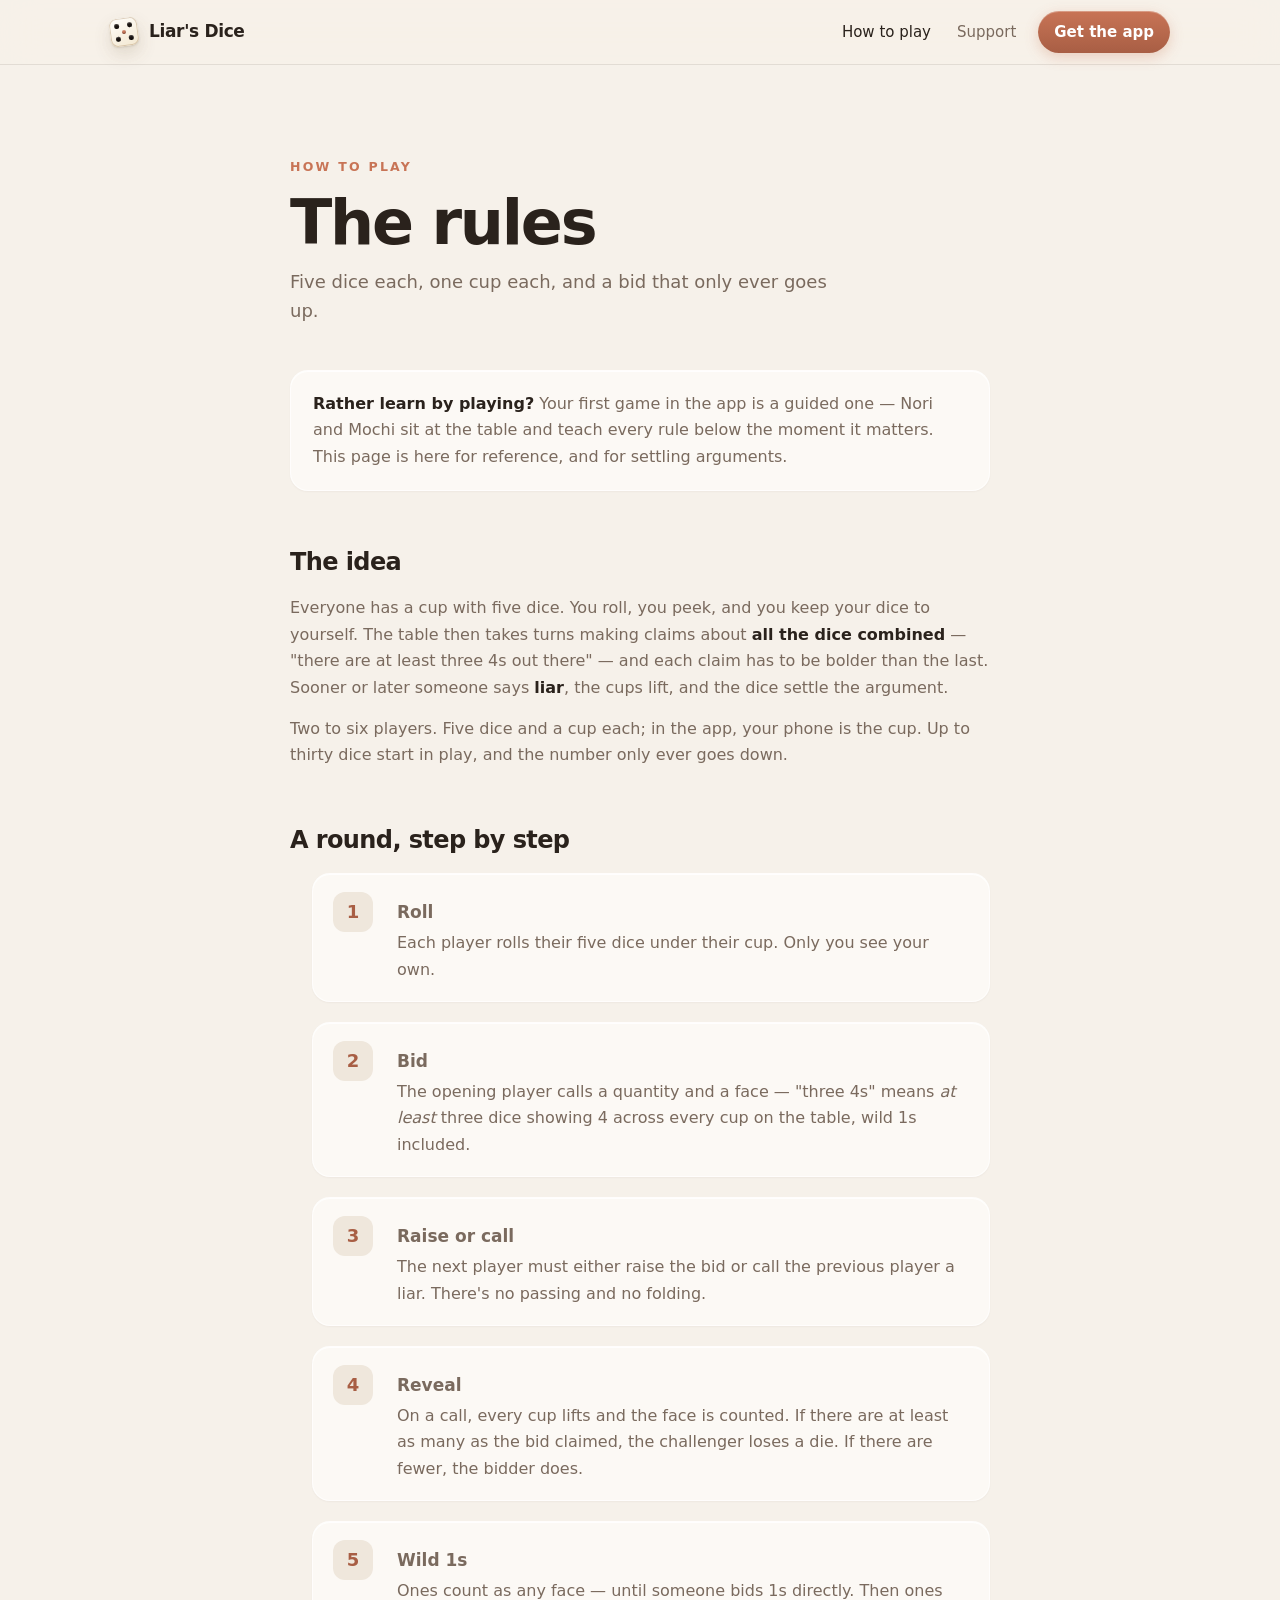
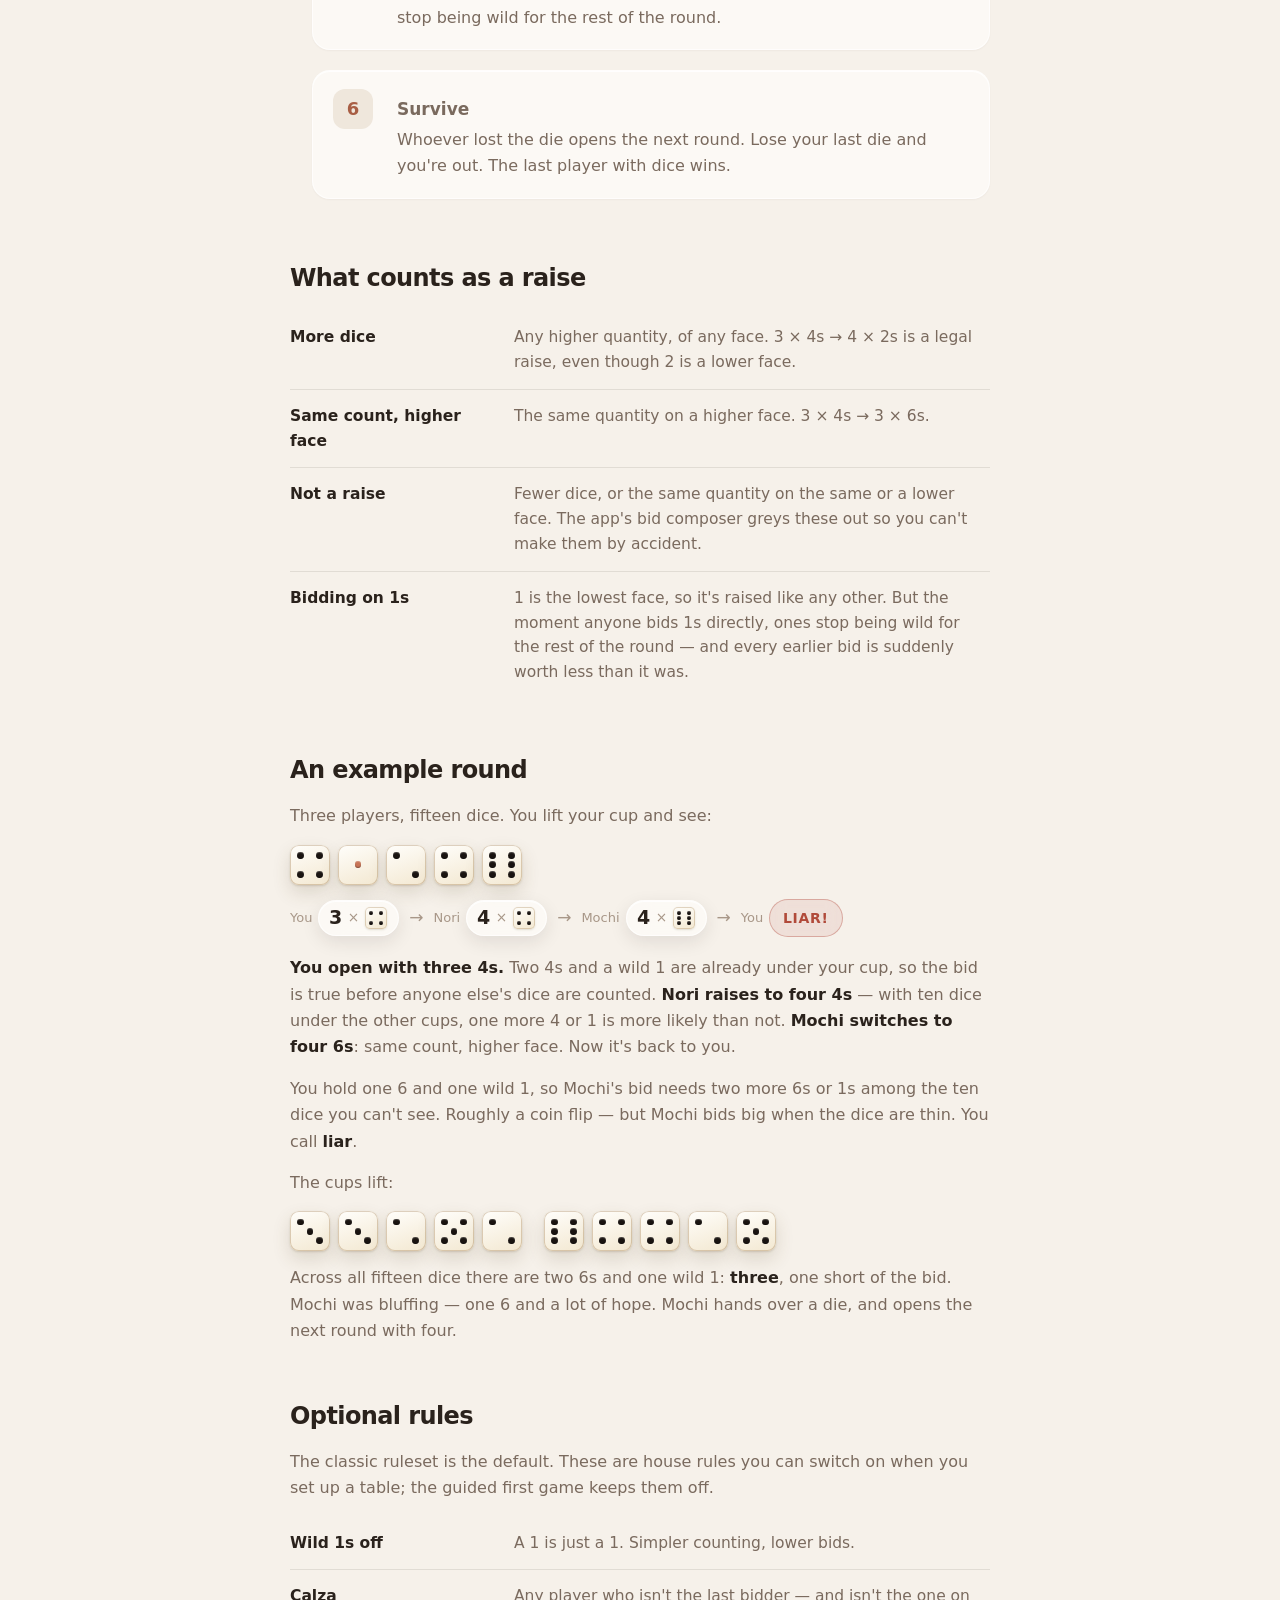
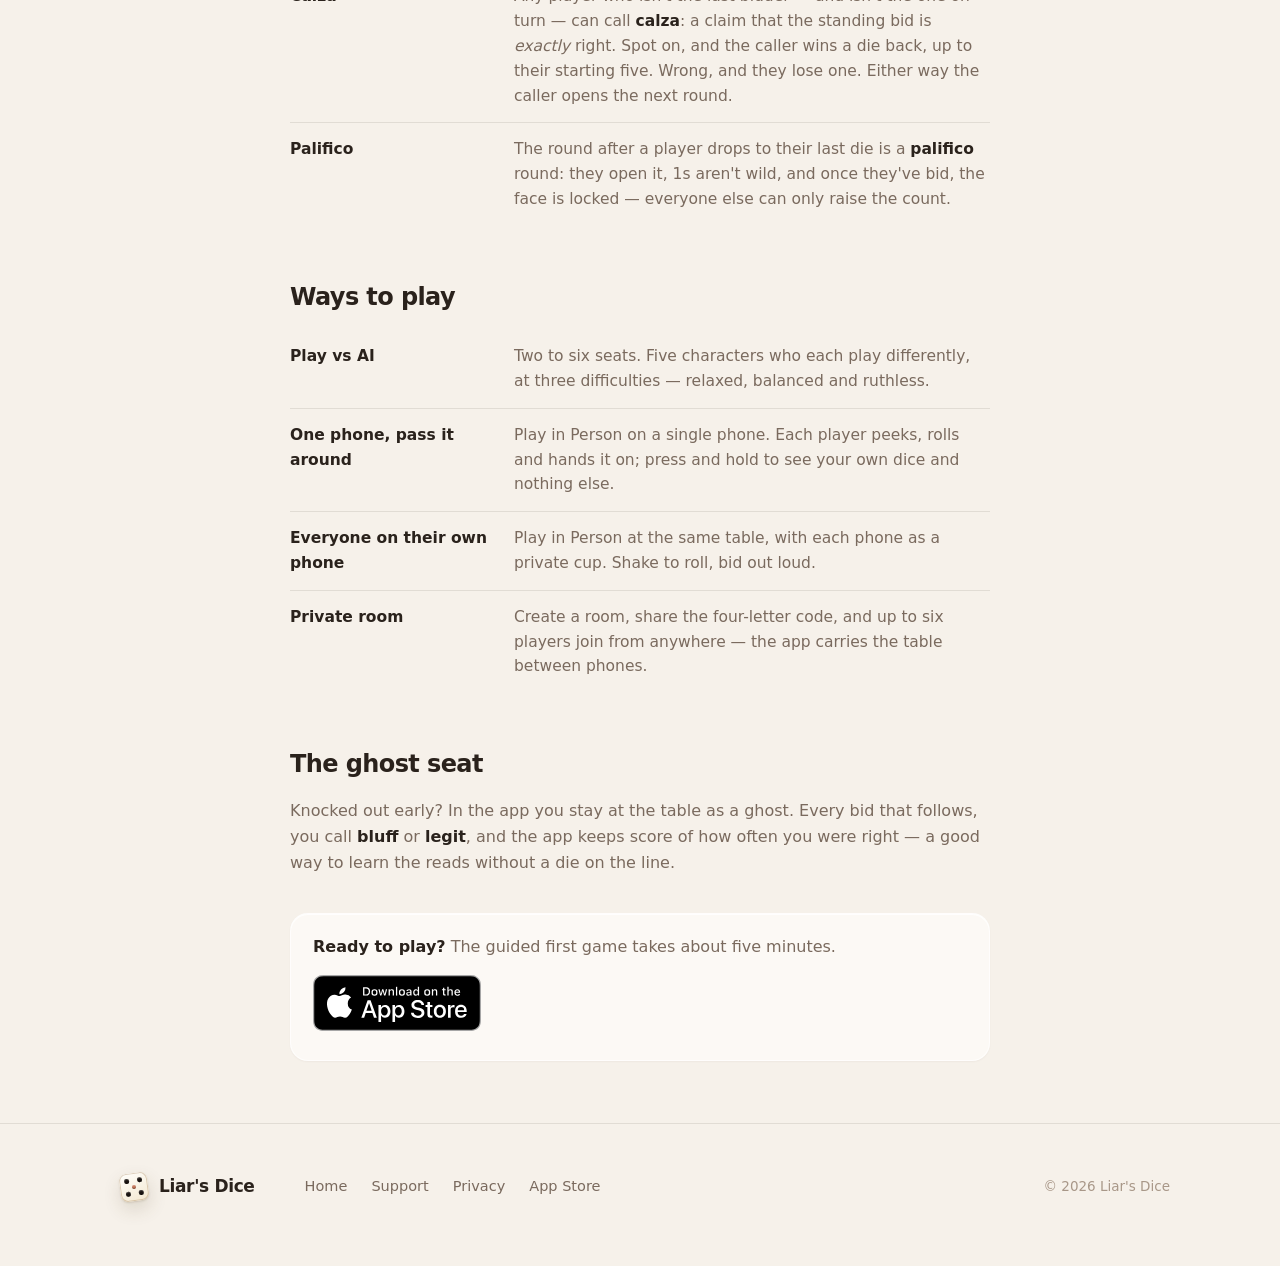
==== how-to-play/index.html @ 15190ef9 "Revamp site: product landing, rules page, refreshed support + privacy - Landing page rebuilt in the " ====
<!doctype html>
<html lang="en">
<head>
<meta charset="utf-8">
<meta name="viewport" content="width=device-width, initial-scale=1, viewport-fit=cover">
<title>How to play Liar's Dice — the rules</title>
<meta name="description" content="The rules of Liar's Dice: rolling, bidding, wild 1s, calling liar, the reveal, losing dice, and the optional calza and palifico rules the app supports. With a worked example round.">
<link rel="canonical" href="https://codyni123.github.io/liars-dice-site/how-to-play/">
<meta name="apple-itunes-app" content="app-id=6767948698">
<meta name="theme-color" content="#f6f1ea">
<link rel="icon" href="../favicon.svg" type="image/svg+xml">
<link rel="apple-touch-icon" href="../img/touch-icon.png">
<meta property="og:title" content="How to play Liar's Dice — the rules">
<meta property="og:description" content="Roll, bid, raise or call liar. The complete rules of Liar's Dice, with a worked example round and the optional calza and palifico variants.">
<meta property="og:type" content="article">
<meta property="og:url" content="https://codyni123.github.io/liars-dice-site/how-to-play/">
<meta property="og:image" content="https://codyni123.github.io/liars-dice-site/img/og.jpg">
<meta name="twitter:card" content="summary_large_image">
<meta name="twitter:image" content="https://codyni123.github.io/liars-dice-site/img/og.jpg">
<link rel="stylesheet" href="../style.css">
<script type="application/ld+json">
{
  "@context": "https://schema.org",
  "@type": "Article",
  "headline": "How to play Liar's Dice — the rules",
  "description": "The complete rules of the bluffing dice game Liar's Dice: rolling, bidding on the whole table, wild 1s, calling liar, the reveal, losing dice, and the optional calza and palifico rules.",
  "url": "https://codyni123.github.io/liars-dice-site/how-to-play/",
  "image": "https://codyni123.github.io/liars-dice-site/img/og.jpg",
  "about": { "@id": "https://codyni123.github.io/liars-dice-site/#app" },
  "author": { "@type": "Organization", "name": "Liar's Dice" },
  "publisher": { "@type": "Organization", "name": "Liar's Dice" }
}
</script>
</head>
<body>

<nav class="nav">
  <div class="shell">
    <a class="brand" href="../" aria-label="Liar's Dice home">
      <span class="die mark" data-v="5" aria-hidden="true"><i></i><i></i><i></i><i></i><i></i></span>
      <b>Liar's Dice</b>
    </a>
    <div class="links">
      <a href="./" aria-current="page">How to play</a>
      <a href="../support/">Support</a>
      <a class="get" href="https://apps.apple.com/app/id6767948698">Get the app</a>
    </div>
  </div>
</nav>

<div class="shell narrow">
  <div class="page-head">
    <p class="eyebrow">How to play</p>
    <h1>The rules</h1>
    <p class="intro">Five dice each, one cup each, and a bid that only ever goes up.</p>
  </div>

  <main class="prose">
    <div class="note">
      <p><strong>Rather learn by playing?</strong> Your first game in the app is a guided one — Nori and
      Mochi sit at the table and teach every rule below the moment it matters. This page is here for
      reference, and for settling arguments.</p>
    </div>

    <h2>The idea</h2>
    <p>Everyone has a cup with five dice. You roll, you peek, and you keep your dice to yourself. The
    table then takes turns making claims about <strong>all the dice combined</strong> — "there are at
    least three 4s out there" — and each claim has to be bolder than the last. Sooner or later someone
    says <strong>liar</strong>, the cups lift, and the dice settle the argument.</p>
    <p>Two to six players. Five dice and a cup each; in the app, your phone is the cup. Up to thirty dice
    start in play, and the number only ever goes down.</p>

    <h2>A round, step by step</h2>
    <ol class="steps">
      <li>
        <span class="n" aria-hidden="true">1</span>
        <div><h3>Roll</h3><p>Each player rolls their five dice under their cup. Only you see your own.</p></div>
      </li>
      <li>
        <span class="n" aria-hidden="true">2</span>
        <div><h3>Bid</h3><p>The opening player calls a quantity and a face — "three 4s" means <em>at least</em> three dice
        showing 4 across every cup on the table, wild 1s included.</p></div>
      </li>
      <li>
        <span class="n" aria-hidden="true">3</span>
        <div><h3>Raise or call</h3><p>The next player must either raise the bid or call the previous player a liar.
        There's no passing and no folding.</p></div>
      </li>
      <li>
        <span class="n" aria-hidden="true">4</span>
        <div><h3>Reveal</h3><p>On a call, every cup lifts and the face is counted. If there are at least as many as the bid
        claimed, the challenger loses a die. If there are fewer, the bidder does.</p></div>
      </li>
      <li>
        <span class="n" aria-hidden="true">5</span>
        <div><h3>Wild 1s</h3><p>Ones count as any face — until someone bids 1s directly. Then ones stop being wild for the
        rest of the round.</p></div>
      </li>
      <li>
        <span class="n" aria-hidden="true">6</span>
        <div><h3>Survive</h3><p>Whoever lost the die opens the next round. Lose your last die and you're out. The last player
        with dice wins.</p></div>
      </li>
    </ol>

    <h2>What counts as a raise</h2>
    <table class="rules">
      <tr><th>More dice</th><td>Any higher quantity, of any face. 3 × 4s → 4 × 2s is a legal raise, even though 2 is a lower face.</td></tr>
      <tr><th>Same count, higher face</th><td>The same quantity on a higher face. 3 × 4s → 3 × 6s.</td></tr>
      <tr><th>Not a raise</th><td>Fewer dice, or the same quantity on the same or a lower face. The app's bid composer greys these out so you can't make them by accident.</td></tr>
      <tr><th>Bidding on 1s</th><td>1 is the lowest face, so it's raised like any other. But the moment anyone bids 1s directly, ones stop being wild for the rest of the round — and every earlier bid is suddenly worth less than it was.</td></tr>
    </table>

    <h2>An example round</h2>
    <p>Three players, fifteen dice. You lift your cup and see:</p>
    <div class="dice-row" role="img" aria-label="Your dice: 4, 1, 2, 4 and 6">
      <span class="die" data-v="4"><i></i><i></i><i></i><i></i></span>
      <span class="die" data-v="1"><i></i></span>
      <span class="die" data-v="2"><i></i><i></i></span>
      <span class="die" data-v="4"><i></i><i></i><i></i><i></i></span>
      <span class="die" data-v="6"><i></i><i></i><i></i><i></i><i></i><i></i></span>
    </div>
    <div class="example" role="img" aria-label="The bids: you open with three 4s, Nori raises to four 4s, Mochi raises to four 6s, and you call liar.">
      <span class="who">You</span><span class="bid"><b>3</b><span class="x">×</span><span class="die" data-v="4"><i></i><i></i><i></i><i></i></span></span>
      <span class="arrow">→</span>
      <span class="who">Nori</span><span class="bid"><b>4</b><span class="x">×</span><span class="die" data-v="4"><i></i><i></i><i></i><i></i></span></span>
      <span class="arrow">→</span>
      <span class="who">Mochi</span><span class="bid"><b>4</b><span class="x">×</span><span class="die" data-v="6"><i></i><i></i><i></i><i></i><i></i><i></i></span></span>
      <span class="arrow">→</span>
      <span class="who">You</span><span class="stamp liar">Liar!</span>
    </div>
    <p><strong>You open with three 4s.</strong> Two 4s and a wild 1 are already under your cup, so the
    bid is true before anyone else's dice are counted. <strong>Nori raises to four 4s</strong> — with
    ten dice under the other cups, one more 4 or 1 is more likely than not. <strong>Mochi switches to
    four 6s</strong>: same count, higher face. Now it's back to you.</p>
    <p>You hold one 6 and one wild 1, so Mochi's bid needs two more 6s or 1s among the ten dice you can't
    see. Roughly a coin flip — but Mochi bids big when the dice are thin. You call <strong>liar</strong>.</p>
    <p>The cups lift:</p>
    <div class="dice-row" role="img" aria-label="Nori's dice: 3, 3, 2, 5 and 2. Mochi's dice: 6, 4, 4, 2 and 5.">
      <span class="die" data-v="3"><i></i><i></i><i></i></span>
      <span class="die" data-v="3"><i></i><i></i><i></i></span>
      <span class="die" data-v="2"><i></i><i></i></span>
      <span class="die" data-v="5"><i></i><i></i><i></i><i></i><i></i></span>
      <span class="die" data-v="2"><i></i><i></i></span>
      <span class="die" data-v="6" style="margin-left:14px"><i></i><i></i><i></i><i></i><i></i><i></i></span>
      <span class="die" data-v="4"><i></i><i></i><i></i><i></i></span>
      <span class="die" data-v="4"><i></i><i></i><i></i><i></i></span>
      <span class="die" data-v="2"><i></i><i></i></span>
      <span class="die" data-v="5"><i></i><i></i><i></i><i></i><i></i></span>
    </div>
    <p>Across all fifteen dice there are two 6s and one wild 1: <strong>three</strong>, one short of the
    bid. Mochi was bluffing — one 6 and a lot of hope. Mochi hands over a die, and opens the next round
    with four.</p>

    <h2>Optional rules</h2>
    <p>The classic ruleset is the default. These are house rules you can switch on when you set up a
    table; the guided first game keeps them off.</p>
    <table class="rules">
      <tr><th>Wild 1s off</th><td>A 1 is just a 1. Simpler counting, lower bids.</td></tr>
      <tr><th>Calza</th><td>Any player who isn't the last bidder — and isn't the one on turn — can call <strong>calza</strong>: a claim that the standing bid is <em>exactly</em> right. Spot on, and the caller wins a die back, up to their starting five. Wrong, and they lose one. Either way the caller opens the next round.</td></tr>
      <tr><th>Palifico</th><td>The round after a player drops to their last die is a <strong>palifico</strong> round: they open it, 1s aren't wild, and once they've bid, the face is locked — everyone else can only raise the count.</td></tr>
    </table>

    <h2>Ways to play</h2>
    <table class="rules">
      <tr><th>Play vs AI</th><td>Two to six seats. Five characters who each play differently, at three difficulties — relaxed, balanced and ruthless.</td></tr>
      <tr><th>One phone, pass it around</th><td>Play in Person on a single phone. Each player peeks, rolls and hands it on; press and hold to see your own dice and nothing else.</td></tr>
      <tr><th>Everyone on their own phone</th><td>Play in Person at the same table, with each phone as a private cup. Shake to roll, bid out loud.</td></tr>
      <tr><th>Private room</th><td>Create a room, share the four-letter code, and up to six players join from anywhere — the app carries the table between phones.</td></tr>
    </table>

    <h2>The ghost seat</h2>
    <p>Knocked out early? In the app you stay at the table as a ghost. Every bid that follows, you call
    <strong>bluff</strong> or <strong>legit</strong>, and the app keeps score of how often you were right
    — a good way to learn the reads without a die on the line.</p>

    <div class="note" style="margin-top:36px">
      <p><strong>Ready to play?</strong> The guided first game takes about five minutes.</p>
      <p style="margin-top:14px"><a class="appstore" href="https://apps.apple.com/app/id6767948698" aria-label="Download Liar's Dice on the App Store"><img src="../img/appstore-badge.svg" alt="Download on the App Store" width="168" height="56"></a></p>
    </div>
  </main>
</div>

<footer>
  <div class="shell">
    <a class="brand" href="../" aria-label="Liar's Dice home">
      <span class="die mark" data-v="5" aria-hidden="true"><i></i><i></i><i></i><i></i><i></i></span>
      <b>Liar's Dice</b>
    </a>
    <nav aria-label="Footer">
      <a href="../">Home</a>
      <a href="../support/">Support</a>
      <a href="../privacy/">Privacy</a>
      <a href="https://apps.apple.com/app/id6767948698">App Store</a>
    </nav>
    <p class="copy">© 2026 Liar's Dice</p>
  </div>
</footer>

</body>
</html>
---- style.css ----
/* ==========================================================================
   Liar's Dice — site styles.
   Borrows the app's Dawn design system (DESIGN.md): warm cream ground,
   terracotta accent, translucent glass panes, the system type stack, and
   the app's own die — drawn in CSS, never the dice emoji. Light on
   purpose: the app launches in Dawn light regardless of system appearance,
   so the site does too.
   ========================================================================== */

:root {
  --bg: #f6f1ea;
  --bg-deep: #efe7dc;
  --table-b: #ead9c6;
  --table-c: #e3c8ab;
  --surface: rgba(255, 253, 250, 0.66);
  --surface-solid: #fdfaf5;
  --glass-edge: rgba(255, 255, 255, 0.72);
  --ink: #2a221c;
  --ink-2: #7a6a5e;
  --ink-3: #a89788;
  --hairline: rgba(42, 34, 28, 0.10);
  --accent: #c87456;
  --accent-soft: #e9a283;
  --accent-deep: #a85e44;
  --danger: #b14a3a;
  --success: #6f8b5b;
  --pip: #1a1411;
  --shadow-ink: 42, 34, 28;

  /* Dawn dark — used only for the one dark band and its device. */
  --dark-bg: #1a1411;
  --dark-bg-2: #221b16;
  --dark-ink: #f4ebe2;
  --dark-ink-2: #b8a89a;
  --dark-ink-3: #8a786a;
  --dark-accent: #e8a07f;
  --dark-stroke: rgba(244, 235, 226, 0.12);

  --font-text: -apple-system, BlinkMacSystemFont, "SF Pro Text", "Segoe UI", system-ui, sans-serif;
  --font-display: -apple-system, BlinkMacSystemFont, "SF Pro Display", "Segoe UI", system-ui, sans-serif;
  --font-mono: ui-monospace, "SF Mono", SFMono-Regular, Menlo, Consolas, monospace;

  --shell: 1140px;
  --pad: clamp(20px, 4.5vw, 40px);
  --ease: cubic-bezier(0.22, 1, 0.36, 1);
}

* { box-sizing: border-box; }
html { scroll-behavior: smooth; -webkit-text-size-adjust: 100%; }
/* No overflow-x guard on html/body — `hidden` turns body into the scroll
   container and `clip` truncates the page at one viewport. Horizontal
   overflow is contained where it originates (.hero, the rails). */
body {
  margin: 0;
  background: var(--bg);
  color: var(--ink);
  font: 400 17px/1.6 var(--font-text);
  -webkit-font-smoothing: antialiased;
  -moz-osx-font-smoothing: grayscale;
}
a { color: inherit; }
img { max-width: 100%; }
::selection { background: rgba(200, 116, 86, 0.32); }
:focus-visible { outline: 2px solid var(--accent-deep); outline-offset: 3px; border-radius: 6px; }

.shell { width: 100%; max-width: var(--shell); margin: 0 auto; padding: 0 var(--pad); }
.narrow { max-width: 780px; }
.visually-hidden {
  position: absolute; width: 1px; height: 1px; overflow: hidden;
  clip: rect(0 0 0 0); clip-path: inset(50%); white-space: nowrap;
}

/* --------------------------------------------------------------------------
   The die — the site's identity element. Mirrors the app's flat die:
   cream face, warm hairline, round pips on a 3×3 grid. A 1 renders its pip
   in the accent because ones are wild, exactly as in the app.
   Markup: <span class="die" data-v="4"><i></i><i></i><i></i><i></i></span>
   -------------------------------------------------------------------------- */
.die {
  --w: 44px;
  width: var(--w); height: var(--w);
  flex: none;
  display: grid;
  grid-template-columns: repeat(3, 1fr);
  grid-template-rows: repeat(3, 1fr);
  /* Pad relative to the die's own size — percentage padding would resolve
     against the parent's width and balloon a die sitting in a wide flex row. */
  padding: calc(var(--w) * 0.15);
  border-radius: 22%;
  background: linear-gradient(160deg, #fffefb 0%, #f3e8d1 100%);
  box-shadow:
    inset 0 0 0 1px rgba(180, 150, 110, 0.45),
    inset 0 1px 0 rgba(255, 255, 255, 0.9),
    0 1px 2px rgba(94, 72, 40, 0.18),
    0 8px 18px rgba(94, 72, 40, 0.16);
  user-select: none;
}
.die i {
  display: block;
  width: 74%; aspect-ratio: 1;
  border-radius: 50%;
  align-self: center; justify-self: center;
  background: var(--pip);
  box-shadow: inset 0 1px 1px rgba(255, 255, 255, 0.22), inset 0 -1px 1px rgba(0, 0, 0, 0.35);
}
.die[data-v="1"] i:nth-child(1) { grid-area: 2 / 2; background: var(--accent); }
.die[data-v="2"] i:nth-child(1) { grid-area: 1 / 1; }
.die[data-v="2"] i:nth-child(2) { grid-area: 3 / 3; }
.die[data-v="3"] i:nth-child(1) { grid-area: 1 / 1; }
.die[data-v="3"] i:nth-child(2) { grid-area: 2 / 2; }
.die[data-v="3"] i:nth-child(3) { grid-area: 3 / 3; }
.die[data-v="4"] i:nth-child(1) { grid-area: 1 / 1; }
.die[data-v="4"] i:nth-child(2) { grid-area: 1 / 3; }
.die[data-v="4"] i:nth-child(3) { grid-area: 3 / 1; }
.die[data-v="4"] i:nth-child(4) { grid-area: 3 / 3; }
.die[data-v="5"] i:nth-child(1) { grid-area: 1 / 1; }
.die[data-v="5"] i:nth-child(2) { grid-area: 1 / 3; }
.die[data-v="5"] i:nth-child(3) { grid-area: 2 / 2; }
.die[data-v="5"] i:nth-child(4) { grid-area: 3 / 1; }
.die[data-v="5"] i:nth-child(5) { grid-area: 3 / 3; }
.die[data-v="6"] i:nth-child(1) { grid-area: 1 / 1; }
.die[data-v="6"] i:nth-child(2) { grid-area: 2 / 1; }
.die[data-v="6"] i:nth-child(3) { grid-area: 3 / 1; }
.die[data-v="6"] i:nth-child(4) { grid-area: 1 / 3; }
.die[data-v="6"] i:nth-child(5) { grid-area: 2 / 3; }
.die[data-v="6"] i:nth-child(6) { grid-area: 3 / 3; }
/* The app icon's die: a 5 with a terracotta centre pip. */
.die.mark[data-v="5"] i:nth-child(3) { background: var(--accent); }
/* A die that's been lost. */
.die.lost { opacity: 0.38; filter: saturate(0.6); }

/* Bid chip — "3 × [die]". The unit of the whole game. */
.bid {
  display: inline-flex; align-items: center; gap: 7px;
  padding: 7px 13px 7px 12px;
  border-radius: 999px;
  background: var(--surface);
  border: 1px solid var(--glass-edge);
  box-shadow: inset 0 1px 0 rgba(255, 255, 255, 0.8), 0 6px 18px rgba(var(--shadow-ink), 0.10);
  backdrop-filter: blur(12px);
  -webkit-backdrop-filter: blur(12px);
  font-family: var(--font-display);
  font-weight: 600; font-size: 22px; letter-spacing: -0.02em; line-height: 1;
  color: var(--ink);
  white-space: nowrap;
  user-select: none;
}
.bid .x { color: var(--ink-3); font-weight: 500; font-size: 0.72em; margin: 0 -1px; }
.bid .die { --w: 26px; box-shadow: inset 0 0 0 1px rgba(180, 150, 110, 0.4), 0 1px 2px rgba(94, 72, 40, 0.16); }

/* Stamps — the table's spoken moments, as tinted glass pills. */
.stamp {
  display: inline-flex; align-items: center;
  padding: 7px 13px;
  border-radius: 999px;
  font-family: var(--font-display);
  font-weight: 800; font-size: 14px; letter-spacing: 0.05em; text-transform: uppercase;
  border: 1px solid;
  backdrop-filter: blur(8px);
  -webkit-backdrop-filter: blur(8px);
  user-select: none;
  white-space: nowrap;
}
.stamp.liar { color: var(--danger); background: rgba(177, 74, 58, 0.10); border-color: rgba(177, 74, 58, 0.36); }
.stamp.ok { color: var(--success); background: rgba(111, 139, 91, 0.12); border-color: rgba(111, 139, 91, 0.38); }
.stamp.wild { color: var(--accent-deep); background: rgba(200, 116, 86, 0.12); border-color: rgba(200, 116, 86, 0.40); }
.stamp.ghost { color: var(--ink-2); background: rgba(42, 34, 28, 0.06); border-color: rgba(42, 34, 28, 0.16); }

/* The cup — the app icon's own artwork, referenced from an inline symbol. */
.cup { display: block; width: var(--w, 72px); height: auto; overflow: visible; }

/* --------------------------------------------------------------------------
   Nav
   -------------------------------------------------------------------------- */
.nav {
  position: sticky; top: 0; z-index: 40;
  background: rgba(246, 241, 234, 0.78);
  backdrop-filter: saturate(160%) blur(18px);
  -webkit-backdrop-filter: saturate(160%) blur(18px);
  border-bottom: 1px solid var(--hairline);
}
.nav .shell { display: flex; align-items: center; gap: 8px; height: 64px; }
.brand { display: flex; align-items: center; gap: 11px; text-decoration: none; margin-right: 8px; min-height: 44px; }
.brand .die { --w: 28px; transform: rotate(-8deg); border-radius: 26%; }
.brand b { font-family: var(--font-display); font-weight: 700; font-size: 17px; letter-spacing: -0.02em; color: var(--ink); }
.nav .links { display: flex; align-items: center; gap: 2px; margin-left: auto; }
.nav .links a {
  text-decoration: none; color: var(--ink-2);
  font-size: 15px; font-weight: 500; padding: 9px 12px; border-radius: 10px;
  min-height: 44px; display: inline-flex; align-items: center;
  transition: color 0.15s ease, background 0.15s ease;
}
.nav .links a:hover { color: var(--ink); background: rgba(var(--shadow-ink), 0.05); }
.nav .links a[aria-current="page"] { color: var(--ink); }
.nav .links a.get {
  color: #fff; font-weight: 600;
  background: linear-gradient(180deg, var(--accent), var(--accent-deep));
  box-shadow: inset 0 1px 0 rgba(255, 255, 255, 0.28), 0 4px 14px rgba(200, 116, 86, 0.30);
  padding: 9px 16px; margin-left: 8px; border-radius: 999px; min-height: 40px;
  transition: transform 0.16s var(--ease), box-shadow 0.16s var(--ease), filter 0.16s ease;
}
.nav .links a.get:hover { filter: brightness(1.05); transform: translateY(-1px); box-shadow: inset 0 1px 0 rgba(255, 255, 255, 0.28), 0 8px 20px rgba(200, 116, 86, 0.36); background: linear-gradient(180deg, var(--accent), var(--accent-deep)); }
@media (max-width: 620px) {
  .nav .links a:not(.get) { display: none; }
  .nav .shell { height: 58px; }
}

/* --------------------------------------------------------------------------
   App Store badge — Apple's official artwork, self-hosted and unmodified.
   Hover moves the link; it never restyles the badge.
   -------------------------------------------------------------------------- */
.appstore { display: inline-block; line-height: 0; border-radius: 13px; transition: transform 0.18s var(--ease), filter 0.18s ease; }
.appstore img { height: 56px; width: auto; display: block; }
.appstore:hover { transform: translateY(-2px); filter: drop-shadow(0 10px 18px rgba(var(--shadow-ink), 0.22)); }
.appstore:active { transform: translateY(0); }
@media (max-width: 620px) { .appstore img { height: 50px; } }

.under-badge { margin: 16px 0 0; font-size: 14px; color: var(--ink-3); letter-spacing: 0.01em; }

/* --------------------------------------------------------------------------
   Hero — statement left, the framed bid composer right.
   -------------------------------------------------------------------------- */
.hero {
  position: relative;
  padding: clamp(60px, 8.5vw, 112px) 0 clamp(36px, 6vw, 80px);
  overflow: clip;
}
.hero-glow {
  position: absolute; inset: -220px 0 auto 0; height: 820px;
  background:
    radial-gradient(620px 460px at 78% 26%, rgba(227, 200, 171, 0.75), transparent 70%),
    radial-gradient(520px 400px at 18% 70%, rgba(233, 162, 131, 0.22), transparent 72%);
  pointer-events: none;
}
.hero .shell {
  position: relative;
  display: grid; grid-template-columns: minmax(0, 1.05fr) minmax(0, 0.95fr);
  gap: clamp(28px, 5vw, 72px);
  align-items: center;
}
.hero-copy .eyebrow { margin-bottom: 22px; }
.hero h1 {
  margin: 0 0 22px;
  font-family: var(--font-display);
  font-size: clamp(38px, 10.5vw, 66px);
  line-height: 1.02;
  font-weight: 700;
  letter-spacing: -0.035em;
}
@media (min-width: 861px) {
  .hero h1 { font-size: clamp(36px, 4.8vw, 66px); }
}
.hero h1 .accent { color: var(--accent); }
.hero .tagline {
  margin: 0 0 34px; max-width: 460px;
  font-size: clamp(17px, 2vw, 19px); line-height: 1.55; color: var(--ink-2);
}
.hero-ctas { display: flex; align-items: center; gap: 22px; flex-wrap: wrap; }
.hero-ctas .alt { font-size: 15px; font-weight: 500; color: var(--ink-2); text-decoration: none; min-height: 44px; display: inline-flex; align-items: center; }
.hero-ctas .alt:hover { color: var(--ink); }
.hero-ctas .alt::after { content: " →"; white-space: pre; }

/* Device frame — the site's own, drawn around raw app captures. */
.device {
  position: relative;
  border-radius: clamp(38px, 4.6vw, 52px);
  padding: clamp(8px, 1vw, 11px);
  background: linear-gradient(178deg, #2e2924, #17130f);
  box-shadow:
    inset 0 1px 1px rgba(255, 255, 255, 0.16),
    inset 0 -1px 1px rgba(0, 0, 0, 0.6),
    0 2px 6px rgba(var(--shadow-ink), 0.28),
    0 40px 80px rgba(var(--shadow-ink), 0.30);
}
.device::after {
  /* Dynamic Island */
  content: "";
  position: absolute; top: calc(clamp(8px, 1vw, 11px) + 11px); left: 50%;
  transform: translateX(-50%);
  width: 26%; height: 3.1%;
  background: #000; border-radius: 999px;
  box-shadow: inset 0 1px 2px rgba(255, 255, 255, 0.06);
}
.device img { display: block; width: 100%; height: auto; border-radius: clamp(30px, 3.7vw, 42px); background: var(--bg-deep); }

.hero-stage { position: relative; max-width: 380px; margin: 0 auto; }
.hero-stage .device { transform: rotate(2.5deg); }
.hero-stage .float { position: absolute; z-index: 2; }
.hero-stage .fd-one {
  --w: clamp(64px, 7.6vw, 82px); --rot: -12deg;
  top: -22px; left: -34px;
  transform: rotate(var(--rot));
  box-shadow:
    inset 0 0 0 1px rgba(180, 150, 110, 0.45),
    0 0 0 2.5px rgba(200, 116, 86, 0.55),
    0 0 34px rgba(200, 116, 86, 0.35),
    0 18px 40px rgba(var(--shadow-ink), 0.30);
}
.hero-stage .fd-four { --w: clamp(50px, 5.8vw, 64px); --rot: 9deg; bottom: 44px; right: -26px; transform: rotate(var(--rot)); }
.hero-stage .fs-liar { --rot: 7deg; right: -18px; top: 104px; transform: rotate(var(--rot)); font-size: 15px; padding: 9px 15px; box-shadow: 0 10px 24px rgba(var(--shadow-ink), 0.14); }

@media (max-width: 860px) {
  .hero .shell { grid-template-columns: 1fr; }
  .hero-copy { text-align: center; }
  .hero .tagline { margin-left: auto; margin-right: auto; }
  .hero-ctas { justify-content: center; }
  .hero-stage { max-width: 300px; margin-top: 26px; }
  .hero-stage .fd-one { left: -20px; }
  .hero-stage .fd-four { right: -14px; }
  .hero-stage .fs-liar { right: -10px; }
}

/* Gentle drift on the floating pieces — the only looping motion on the page. */
@keyframes drift {
  from { transform: translateY(0) rotate(var(--rot, 0deg)); }
  to   { transform: translateY(-9px) rotate(calc(var(--rot, 0deg) + 1.5deg)); }
}
.hero-stage .float { animation: drift 6.5s ease-in-out infinite alternate; }
.hero-stage .fd-four { animation-duration: 7.4s; animation-delay: -2.1s; }
.hero-stage .fs-liar { animation-duration: 8.2s; animation-delay: -4s; }

/* --------------------------------------------------------------------------
   The ladder — one round, start to finish, as a band of rising bids.
   -------------------------------------------------------------------------- */
.ladder { padding: clamp(30px, 5vw, 56px) 0 clamp(16px, 3vw, 36px); border-top: 1px solid var(--hairline); }
.ladder-rail {
  display: flex; align-items: center; gap: 10px;
  overflow-x: auto; padding: 22px var(--pad) 18px;
  max-width: calc(var(--shell) + 60px); margin: 0 auto;
  scrollbar-width: none;
  -webkit-mask-image: linear-gradient(90deg, transparent, #000 4%, #000 96%, transparent);
          mask-image: linear-gradient(90deg, transparent, #000 4%, #000 96%, transparent);
}
.ladder-rail::-webkit-scrollbar { display: none; }
.ladder-rail .step { display: flex; align-items: center; gap: 10px; flex: none; }
.ladder-rail .arrow { color: var(--ink-3); font-size: 18px; line-height: 1; }
.ladder-rail .bid { font-size: 24px; padding: 9px 15px 9px 13px; }
.ladder-rail .bid .die { --w: 30px; }
.ladder-rail .stamp.liar { font-size: 16px; padding: 12px 18px; box-shadow: 0 10px 24px rgba(177, 74, 58, 0.14); }
@media (min-width: 1000px) { .ladder-rail { justify-content: center; } }
.ladder-caption { text-align: center; margin: 14px var(--pad) 0; font-size: 14.5px; color: var(--ink-3); }
.ladder-caption b { color: var(--ink-2); font-weight: 600; }

/* --------------------------------------------------------------------------
   Sections
   -------------------------------------------------------------------------- */
section.block { padding: clamp(72px, 10vw, 128px) 0 0; }
.eyebrow {
  margin: 0 0 14px;
  font-size: 12.5px; font-weight: 700;
  letter-spacing: 0.18em; text-transform: uppercase;
  color: var(--accent);
}
.headline {
  margin: 0 0 18px;
  font-family: var(--font-display);
  font-size: clamp(30px, 4.6vw, 50px);
  line-height: 1.04; font-weight: 700; letter-spacing: -0.03em;
  max-width: 640px;
}
.subhead { margin: 0 0 44px; max-width: 580px; color: var(--ink-2); font-size: 17px; line-height: 1.6; }

/* Mechanics — each tile opens with a staged dice scene, not an icon. */
.mech { display: grid; grid-template-columns: repeat(2, minmax(0, 1fr)); gap: 18px; }
@media (max-width: 760px) { .mech { grid-template-columns: 1fr; } }
.mech-tile {
  position: relative; overflow: hidden;
  background: var(--surface);
  border: 1px solid var(--glass-edge);
  box-shadow: inset 0 1px 0 rgba(255, 255, 255, 0.85), 0 1px 2px rgba(var(--shadow-ink), 0.04), 0 18px 40px rgba(var(--shadow-ink), 0.07);
  border-radius: 26px;
  padding: 28px 28px 30px;
}
.mech-tile::before {
  content: ""; position: absolute; inset: 0;
  background: radial-gradient(420px 200px at 20% 0%, rgba(255, 255, 255, 0.55), transparent 70%);
  pointer-events: none;
}
.mech-scene {
  position: relative;
  height: 152px; display: flex; align-items: center; justify-content: center;
  gap: 10px; margin-bottom: 22px;
}
.mech-scene .die { --w: 54px; }
.mech-scene .scene-stamp { position: absolute; }
.mech-scene .tilt-l { transform: rotate(-9deg) translateY(4px); }
.mech-scene .tilt-r { transform: rotate(9deg) translateY(4px); }
.mech-scene .raise { transform: translateY(-8px); }
.mech-tile h3 {
  margin: 0 0 8px;
  font-family: var(--font-display);
  font-size: 20px; font-weight: 700; letter-spacing: -0.02em;
}
.mech-tile p { margin: 0; font-size: 15.5px; line-height: 1.6; color: var(--ink-2); }
.mech-tile p b { color: var(--ink); font-weight: 600; }

/* Scene: three cups and one claim about all of them. */
.scene-table { gap: 14px; }
.scene-table .cup { --w: 58px; }
.scene-table .cup.mid { --w: 66px; margin-bottom: 6px; }
.scene-table .bid { position: absolute; top: 2px; right: 6%; transform: rotate(4deg); }

/* Scene: raise or call — a bid, its raise, and the word that ends it. */
.scene-raise .arrow { color: var(--ink-3); font-size: 22px; line-height: 1; }
.scene-raise .stamp { position: absolute; right: 4%; bottom: 2px; transform: rotate(-6deg); font-size: 15px; padding: 9px 15px; transition: transform 0.4s var(--ease); }
.mech-tile:hover .scene-raise .stamp { transform: rotate(-6deg) scale(1.06); }

/* Scene: the reveal — the cup lifts off its dice as the tile scrolls in. */
.scene-reveal { align-items: flex-end; padding-bottom: 6px; }
.scene-reveal .under { display: flex; gap: 8px; align-items: flex-end; }
.scene-reveal .under .die { --w: 42px; }
.scene-reveal .lift-cup { --w: 70px; position: relative; z-index: 2; margin-left: -18px; transform: translateY(-18px) rotate(-8deg); filter: drop-shadow(0 16px 22px rgba(var(--shadow-ink), 0.26)); transition: transform 1s var(--ease) 0.35s; }
html.js .mech-tile:not(.in) .lift-cup { transform: translateY(4px) rotate(0deg); }
.scene-reveal .minus { position: absolute; right: 6%; top: 10px; transform: rotate(6deg); }

/* --------------------------------------------------------------------------
   Arena — the one dark band: in-person play, the phone as the cup.
   -------------------------------------------------------------------------- */
.arena {
  position: relative; overflow: clip;
  margin-top: clamp(72px, 10vw, 128px);
  padding: clamp(64px, 8vw, 110px) 0;
  background: var(--dark-bg);
  color: var(--dark-ink);
}
.arena .glow {
  position: absolute; inset: 0;
  background:
    radial-gradient(640px 420px at 78% 40%, rgba(232, 160, 127, 0.16), transparent 70%),
    radial-gradient(520px 380px at 12% 90%, rgba(232, 160, 127, 0.08), transparent 72%);
  pointer-events: none;
}
.arena .shell {
  position: relative;
  display: grid; grid-template-columns: minmax(0, 1fr) minmax(0, 0.8fr);
  gap: clamp(28px, 5vw, 72px); align-items: center;
}
.arena .eyebrow { color: var(--dark-accent); }
.arena .headline { color: var(--dark-ink); }
.arena .subhead { color: var(--dark-ink-2); margin-bottom: 26px; }
.arena .pill-row { display: flex; gap: 8px; flex-wrap: wrap; }
.arena .tag { color: var(--dark-ink-2); background: rgba(244, 235, 226, 0.06); border-color: var(--dark-stroke); }
.arena .device {
  max-width: 320px; margin: 0 auto;
  transform: rotate(-2deg);
  box-shadow: inset 0 1px 1px rgba(255, 255, 255, 0.14), inset 0 -1px 1px rgba(0, 0, 0, 0.7), 0 2px 6px rgba(0, 0, 0, 0.5), 0 42px 90px rgba(0, 0, 0, 0.62);
  transition: transform 0.5s var(--ease);
}
.arena .device img { background: var(--dark-bg-2); }
@keyframes shake {
  0%, 100% { transform: rotate(-2deg); }
  20% { transform: rotate(-4.5deg) translateX(-3px); }
  40% { transform: rotate(0.5deg) translateX(3px); }
  60% { transform: rotate(-3.5deg) translateX(-2px); }
  80% { transform: rotate(-1deg) translateX(2px); }
}
.arena .device:hover { animation: shake 0.7s var(--ease) 1; }
@media (max-width: 860px) {
  .arena .shell { grid-template-columns: 1fr; }
  .arena .device { max-width: 260px; margin-top: 10px; }
}

/* --------------------------------------------------------------------------
   Screens rail — framed raw captures, swipeable.
   -------------------------------------------------------------------------- */
.screens {
  /* Column width chosen so all five frames fit the 1120px content width on
     desktop (5 × 204 + 4 × 24 = 1116); the rail still scrolls below that. */
  display: grid; grid-auto-flow: column; grid-auto-columns: clamp(196px, 16.8vw, 204px);
  gap: clamp(16px, 2vw, 24px);
  overflow-x: auto; padding: 12px var(--pad) 26px;
  max-width: calc(var(--shell) + 60px); margin: 0 auto;
  scroll-snap-type: x proximity;
  scrollbar-width: none;
}
.screens::-webkit-scrollbar { display: none; }
.screen { scroll-snap-align: center; }
.screen figure { margin: 0; }
.screen .device { border-radius: 40px; padding: 8px; box-shadow: inset 0 1px 1px rgba(255, 255, 255, 0.16), inset 0 -1px 1px rgba(0, 0, 0, 0.6), 0 2px 6px rgba(var(--shadow-ink), 0.22), 0 26px 50px rgba(var(--shadow-ink), 0.22); }
.screen .device::after { top: 19px; }
.screen .device img { border-radius: 32px; }
.screen figcaption { margin-top: 16px; text-align: center; font-size: 14.5px; color: var(--ink-2); }
.screen figcaption b { display: block; color: var(--ink); font-weight: 600; font-size: 15px; margin-bottom: 2px; }

/* --------------------------------------------------------------------------
   Journey — numbered editorial rows.
   -------------------------------------------------------------------------- */
ol.journey { max-width: 720px; margin: 0; padding: 0; }
.journey li { list-style: none; display: flex; gap: 24px; padding: 26px 0; border-bottom: 1px solid var(--hairline); }
.journey li:last-child { border-bottom: 0; }
.j-num {
  flex: none; width: 44px;
  font-family: var(--font-display); font-weight: 700; font-size: 30px; letter-spacing: -0.03em;
  color: var(--ink-3); line-height: 1.15;
}
.j-body h3 { margin: 0 0 6px; font-family: var(--font-display); font-size: 19px; font-weight: 700; letter-spacing: -0.02em; }
.j-body p { margin: 0; font-size: 15.5px; line-height: 1.6; color: var(--ink-2); }
.j-body .pill-row { margin-top: 12px; display: flex; gap: 8px; flex-wrap: wrap; }
.tag {
  font-size: 12.5px; font-weight: 600; letter-spacing: 0.02em;
  color: var(--ink-2); background: var(--surface);
  border: 1px solid var(--glass-edge); border-radius: 999px; padding: 5px 11px;
  box-shadow: 0 1px 2px rgba(var(--shadow-ink), 0.05);
}

/* Specs — the platform facts, small and quiet. */
.specs { display: grid; grid-template-columns: repeat(3, minmax(0, 1fr)); gap: 14px; margin-top: 40px; }
@media (max-width: 760px) { .specs { grid-template-columns: 1fr 1fr; } }
@media (max-width: 480px) { .specs { grid-template-columns: 1fr; } }
.spec {
  background: var(--surface);
  border: 1px solid var(--glass-edge);
  border-radius: 18px; padding: 18px 20px;
  box-shadow: inset 0 1px 0 rgba(255, 255, 255, 0.8), 0 1px 2px rgba(var(--shadow-ink), 0.04);
}
.spec b { display: block; font-family: var(--font-display); font-weight: 650; font-size: 16px; letter-spacing: -0.01em; margin-bottom: 4px; }
.spec span { font-size: 14.5px; color: var(--ink-2); line-height: 1.5; }

/* --------------------------------------------------------------------------
   Closing CTA
   -------------------------------------------------------------------------- */
.close-cta { position: relative; text-align: center; padding: clamp(88px, 12vw, 150px) 0 clamp(72px, 9vw, 110px); overflow: hidden; }
.close-cta .glow {
  position: absolute; left: 50%; bottom: -320px; transform: translateX(-50%);
  width: 900px; height: 620px;
  background: radial-gradient(closest-side, rgba(227, 200, 171, 0.8), transparent 74%);
  pointer-events: none;
}
.close-cta .shell { position: relative; }
.close-cta .fan { display: flex; justify-content: center; align-items: flex-end; margin-bottom: 34px; }
.close-cta .fan .die { --w: 58px; }
.close-cta .fan .die + .die { margin-left: -12px; }
.close-cta .fan .f1 { transform: rotate(-16deg) translateY(10px); }
.close-cta .fan .f2 { transform: rotate(-7deg) translateY(3px); }
.close-cta .fan .f3 { transform: rotate(0deg) translateY(-2px); z-index: 2; box-shadow:
  inset 0 0 0 1px rgba(180, 150, 110, 0.45),
  0 0 0 2.5px rgba(200, 116, 86, 0.55), 0 0 30px rgba(200, 116, 86, 0.32), 0 14px 30px rgba(var(--shadow-ink), 0.22); }
.close-cta .fan .f4 { transform: rotate(7deg) translateY(3px); }
.close-cta .fan .f5 { transform: rotate(16deg) translateY(10px); }
.close-cta h2 {
  margin: 0 0 14px;
  font-family: var(--font-display);
  font-size: clamp(34px, 5.4vw, 58px);
  font-weight: 700; letter-spacing: -0.035em; line-height: 1.02;
}
.close-cta .sub { margin: 0 auto 34px; max-width: 460px; color: var(--ink-2); font-size: 17px; }

/* --------------------------------------------------------------------------
   Footer
   -------------------------------------------------------------------------- */
footer { border-top: 1px solid var(--hairline); padding: 38px 0 54px; }
footer .shell { display: flex; align-items: center; gap: 22px; flex-wrap: wrap; }
footer nav { display: flex; gap: 4px; flex-wrap: wrap; }
footer a { color: var(--ink-2); text-decoration: none; font-size: 14.5px; padding: 11px 10px; border-radius: 8px; display: inline-block; }
footer a:hover { color: var(--ink); background: rgba(var(--shadow-ink), 0.05); }
footer .copy { margin-left: auto; color: var(--ink-3); font-size: 13.5px; }
@media (max-width: 620px) {
  footer .shell { flex-direction: column; align-items: center; gap: 10px; }
  footer .copy { margin-left: 0; }
}

/* --------------------------------------------------------------------------
   Inner pages (rules / support / privacy)
   -------------------------------------------------------------------------- */
.page-head { padding: clamp(56px, 8vw, 92px) 0 clamp(28px, 4vw, 44px); }
.page-head h1 {
  margin: 0 0 14px;
  font-family: var(--font-display);
  font-size: clamp(38px, 6vw, 62px);
  line-height: 1.02; font-weight: 700; letter-spacing: -0.035em;
}
.page-head .intro { margin: 0; color: var(--ink-2); font-size: 18px; max-width: 560px; }
.stamp-date { margin: 12px 0 0; font-size: 14px; color: var(--ink-3); }

main.prose { padding-bottom: 40px; }
.prose h2 {
  margin: 52px 0 14px;
  font-family: var(--font-display);
  font-size: 24px; font-weight: 700; letter-spacing: -0.025em;
}
.prose h3 { margin: 28px 0 8px; font-size: 17px; font-weight: 650; }
.prose p, .prose li { color: var(--ink-2); font-size: 16px; line-height: 1.65; }
.prose p { margin: 0 0 15px; }
.prose ul, .prose ol { margin: 0 0 15px; padding-left: 22px; }
.prose li { margin-bottom: 8px; }
.prose strong { color: var(--ink); font-weight: 600; }
.prose a { color: var(--accent-deep); text-decoration: none; }
.prose a:hover { text-decoration: underline; }
.prose code { font-family: var(--font-mono); font-size: 0.92em; background: var(--bg-deep); padding: 2px 6px; border-radius: 5px; color: var(--ink); }

.note {
  background: var(--surface);
  border: 1px solid var(--glass-edge);
  box-shadow: inset 0 1px 0 rgba(255, 255, 255, 0.8), 0 1px 2px rgba(var(--shadow-ink), 0.04);
  border-radius: 18px;
  padding: 20px 22px;
  margin: 0 0 22px;
}
.note p:last-child { margin-bottom: 0; }

/* Rules: the six beats of a round as numbered cards. */
.steps { counter-reset: step; display: grid; gap: 12px; margin: 8px 0 12px; padding: 0; list-style: none; }
.steps li {
  display: grid; grid-template-columns: 48px 1fr; gap: 16px; align-items: start;
  background: var(--surface); border: 1px solid var(--glass-edge); border-radius: 18px; padding: 18px 20px;
  box-shadow: inset 0 1px 0 rgba(255, 255, 255, 0.8), 0 1px 2px rgba(var(--shadow-ink), 0.04);
}
.steps li .n { display: inline-flex; align-items: center; justify-content: center; width: 40px; height: 40px; border-radius: 12px; background: var(--bg-deep); color: var(--accent-deep); font-family: var(--font-display); font-weight: 700; font-size: 18px; }
.steps li h3 { margin: 6px 0 4px; }
.steps li p { margin: 0; }

/* Rules: an example round, as bid chips. */
.example { display: flex; flex-wrap: wrap; gap: 10px; align-items: center; margin: 4px 0 18px; }
.example .who { font-size: 13px; color: var(--ink-3); margin-right: -4px; }
.example .bid { font-size: 19px; padding: 6px 11px 6px 10px; }
.example .bid .die { --w: 22px; }
.example .arrow { color: var(--ink-3); }
.dice-row { display: flex; gap: 8px; flex-wrap: wrap; margin: 6px 0 14px; }
.dice-row .die { --w: 40px; }

table.rules { width: 100%; border-collapse: collapse; margin: 6px 0 10px; }
table.rules th, table.rules td {
  text-align: left; padding: 14px 0; border-bottom: 1px solid var(--hairline);
  font-size: 15.5px; vertical-align: top;
}
table.rules th { color: var(--ink); font-weight: 650; width: 32%; padding-right: 18px; }
table.rules td { color: var(--ink-2); }
table.rules tr:last-child th, table.rules tr:last-child td { border-bottom: 0; }

/* FAQ */
.faq { border-top: 1px solid var(--hairline); margin-top: 24px; }
.faq.landing-faq { max-width: 720px; margin-top: 8px; }
.faq.landing-faq details p { color: var(--ink-2); font-size: 15.5px; line-height: 1.6; }
.faq details { border-bottom: 1px solid var(--hairline); padding: 6px 0; }
.faq summary {
  cursor: pointer; list-style: none;
  font-size: 17px; font-weight: 600; letter-spacing: -0.01em;
  display: flex; align-items: center; justify-content: space-between; gap: 16px;
  padding: 12px 0; min-height: 44px;
}
.faq summary::-webkit-details-marker { display: none; }
.faq summary::after {
  content: "+"; color: var(--ink-3);
  font-size: 22px; font-weight: 300; line-height: 1;
  transition: transform 0.2s ease;
}
.faq details[open] summary::after { transform: rotate(45deg); }
.faq details p { margin: 0 0 14px; }
.faq details p strong { color: var(--ink); font-weight: 600; }
.faq details p a { color: var(--accent-deep); text-decoration: none; }
.faq details p a:hover { text-decoration: underline; }

/* Contact card — the address lives only in the mailto:, never as text. */
.contact {
  display: flex; align-items: center; justify-content: space-between; gap: 20px; flex-wrap: wrap;
  background: var(--surface);
  border: 1px solid var(--glass-edge);
  box-shadow: inset 0 1px 0 rgba(255, 255, 255, 0.85), 0 1px 2px rgba(var(--shadow-ink), 0.04), 0 18px 40px rgba(var(--shadow-ink), 0.07);
  border-radius: 20px;
  padding: 24px 26px;
  margin-bottom: 10px;
}
.contact p { margin: 0; color: var(--ink-2); font-size: 16px; }
.contact p b { color: var(--ink); font-weight: 650; display: block; font-size: 17px; margin-bottom: 2px; }
.contact a.mail, .btn-accent {
  flex: none;
  display: inline-flex; align-items: center; justify-content: center; gap: 8px;
  color: #fff; text-decoration: none;
  background: linear-gradient(180deg, var(--accent), var(--accent-deep));
  box-shadow: inset 0 1px 0 rgba(255, 255, 255, 0.28), 0 6px 18px rgba(200, 116, 86, 0.30);
  padding: 13px 22px; min-height: 48px; border-radius: 999px;
  font-size: 15.5px; font-weight: 600;
  transition: transform 0.15s var(--ease), box-shadow 0.15s var(--ease);
}
.contact a.mail:hover, .btn-accent:hover, .prose a.btn-accent:hover { transform: translateY(-1px); box-shadow: inset 0 1px 0 rgba(255, 255, 255, 0.28), 0 10px 24px rgba(200, 116, 86, 0.36); }
.prose a.btn-accent { color: #fff; }
.contact a.mail svg { width: 18px; height: 18px; }

/* --------------------------------------------------------------------------
   Reveal-on-scroll (JS adds .in; without JS everything stays visible)
   -------------------------------------------------------------------------- */
html.js .rv { opacity: 0; transform: translateY(18px); transition: opacity 0.7s ease, transform 0.7s var(--ease); }
html.js .rv.in { opacity: 1; transform: none; }
html.js .rv.d1 { transition-delay: 0.08s; }
html.js .rv.d2 { transition-delay: 0.16s; }
html.js .rv.d3 { transition-delay: 0.24s; }
html.js .rv.d4 { transition-delay: 0.32s; }
html.js .ladder-rail .rv { transition-delay: calc(var(--i, 0) * 70ms); }

@media (prefers-reduced-motion: reduce) {
  html { scroll-behavior: auto; }
  html.js .rv { opacity: 1; transform: none; transition: none; }
  .hero-stage .float { animation: none; }
  .arena .device:hover { animation: none; }
  .scene-reveal .lift-cup, .scene-raise .stamp, .appstore, .contact a.mail, .btn-accent, .nav .links a.get { transition: none; }
  html.js .mech-tile:not(.in) .lift-cup { transform: translateY(-18px) rotate(-8deg); }
}
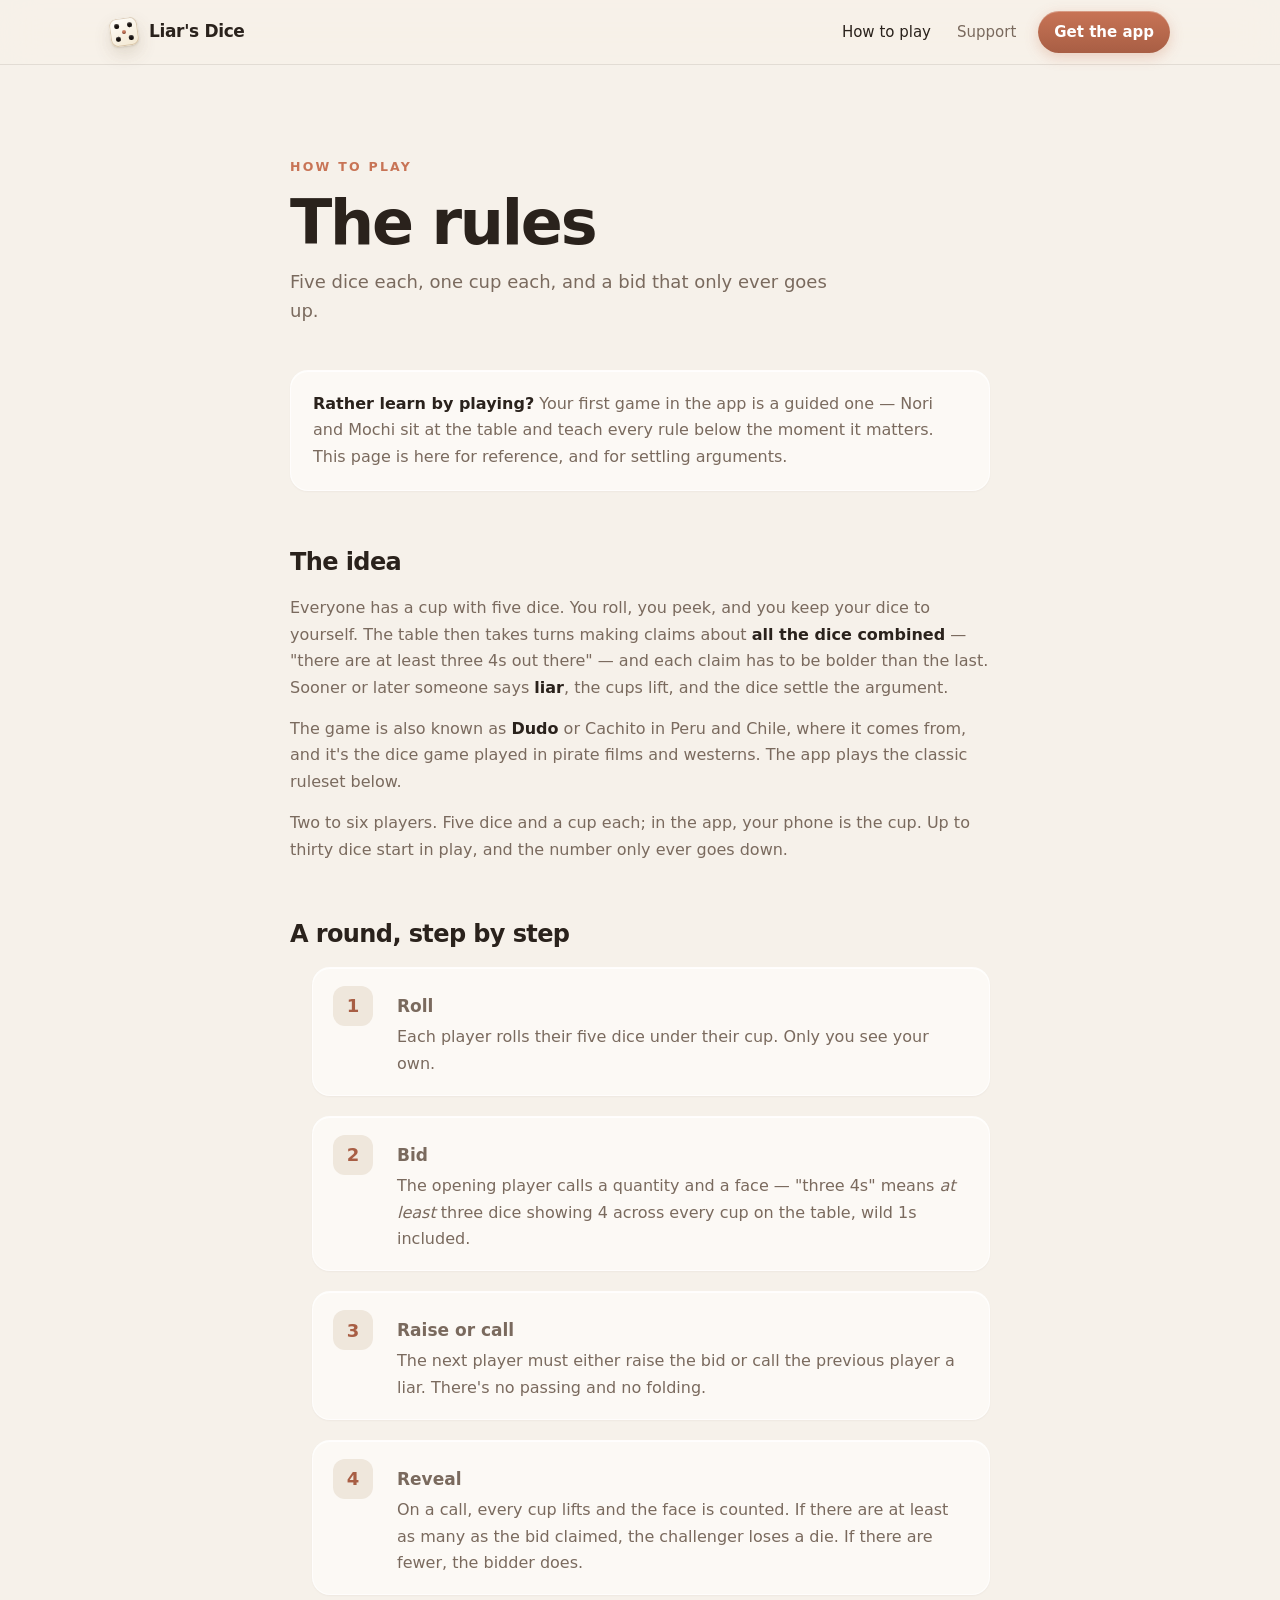
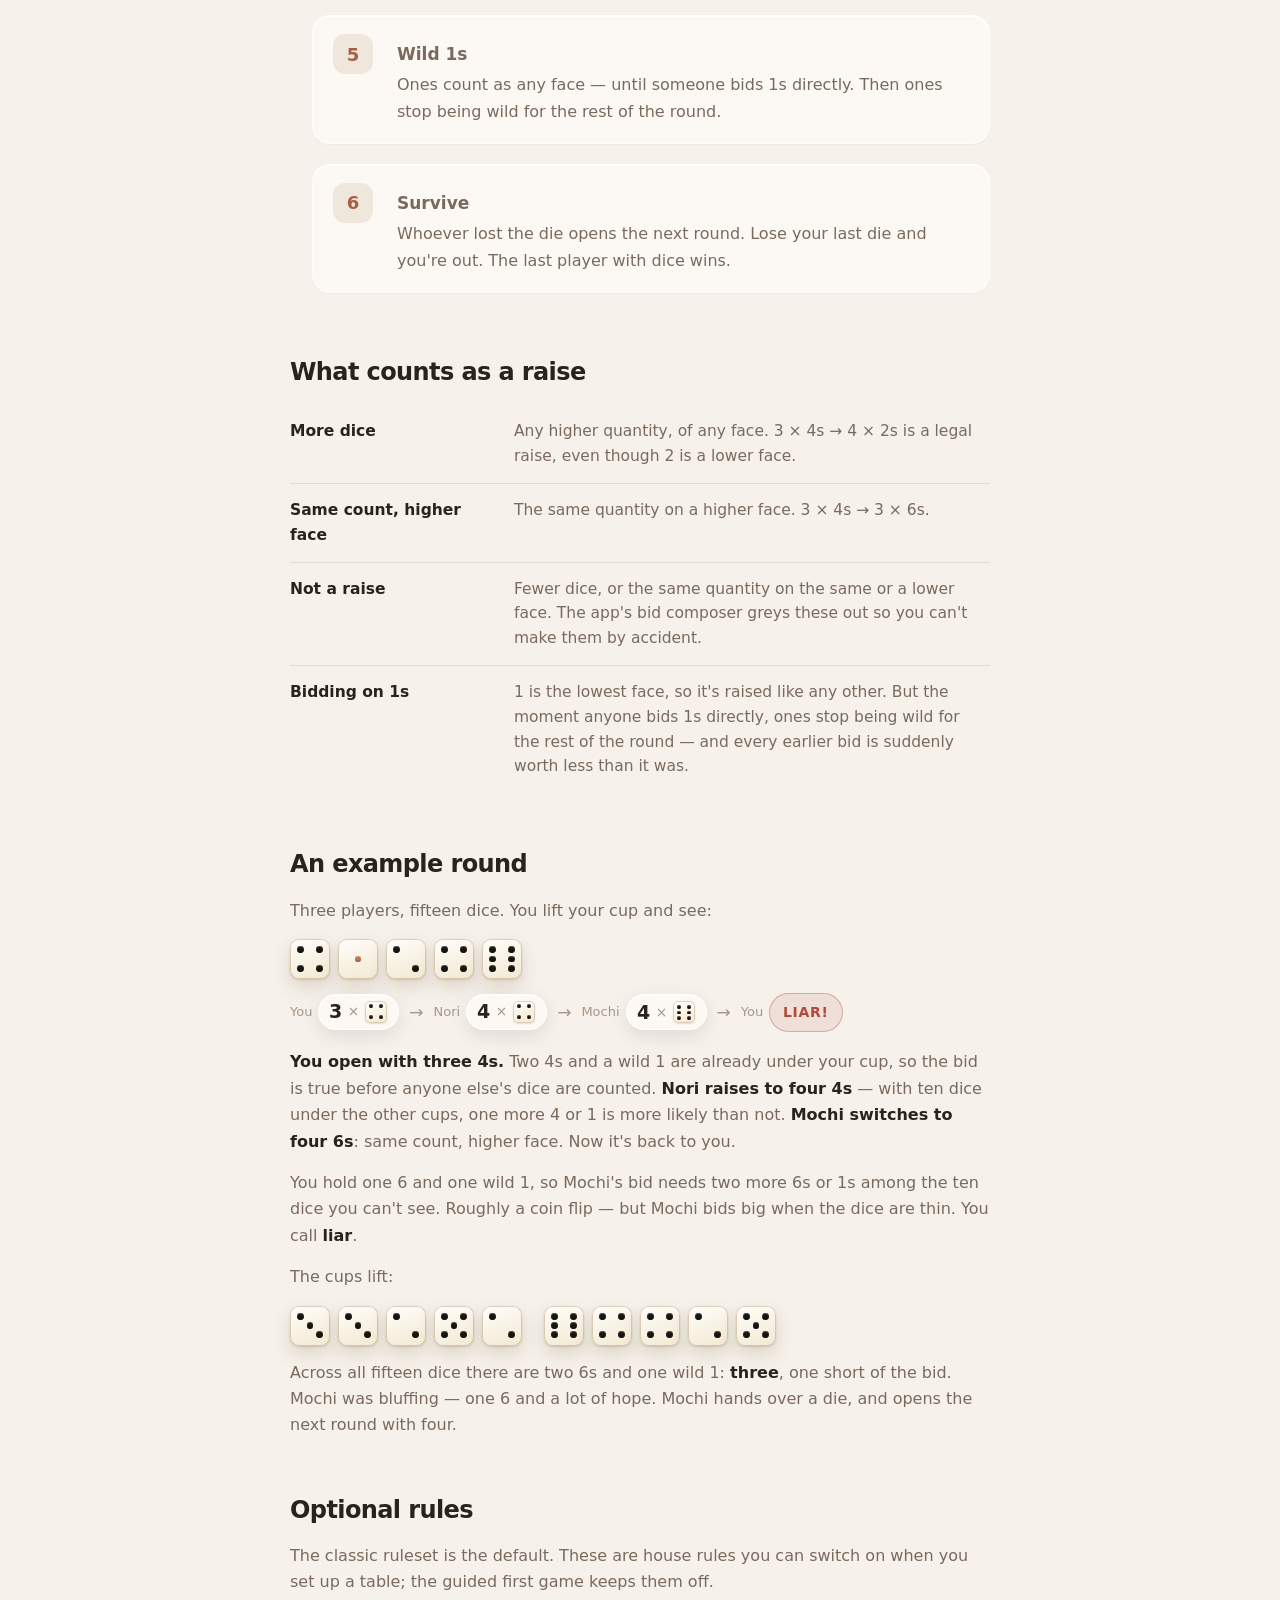
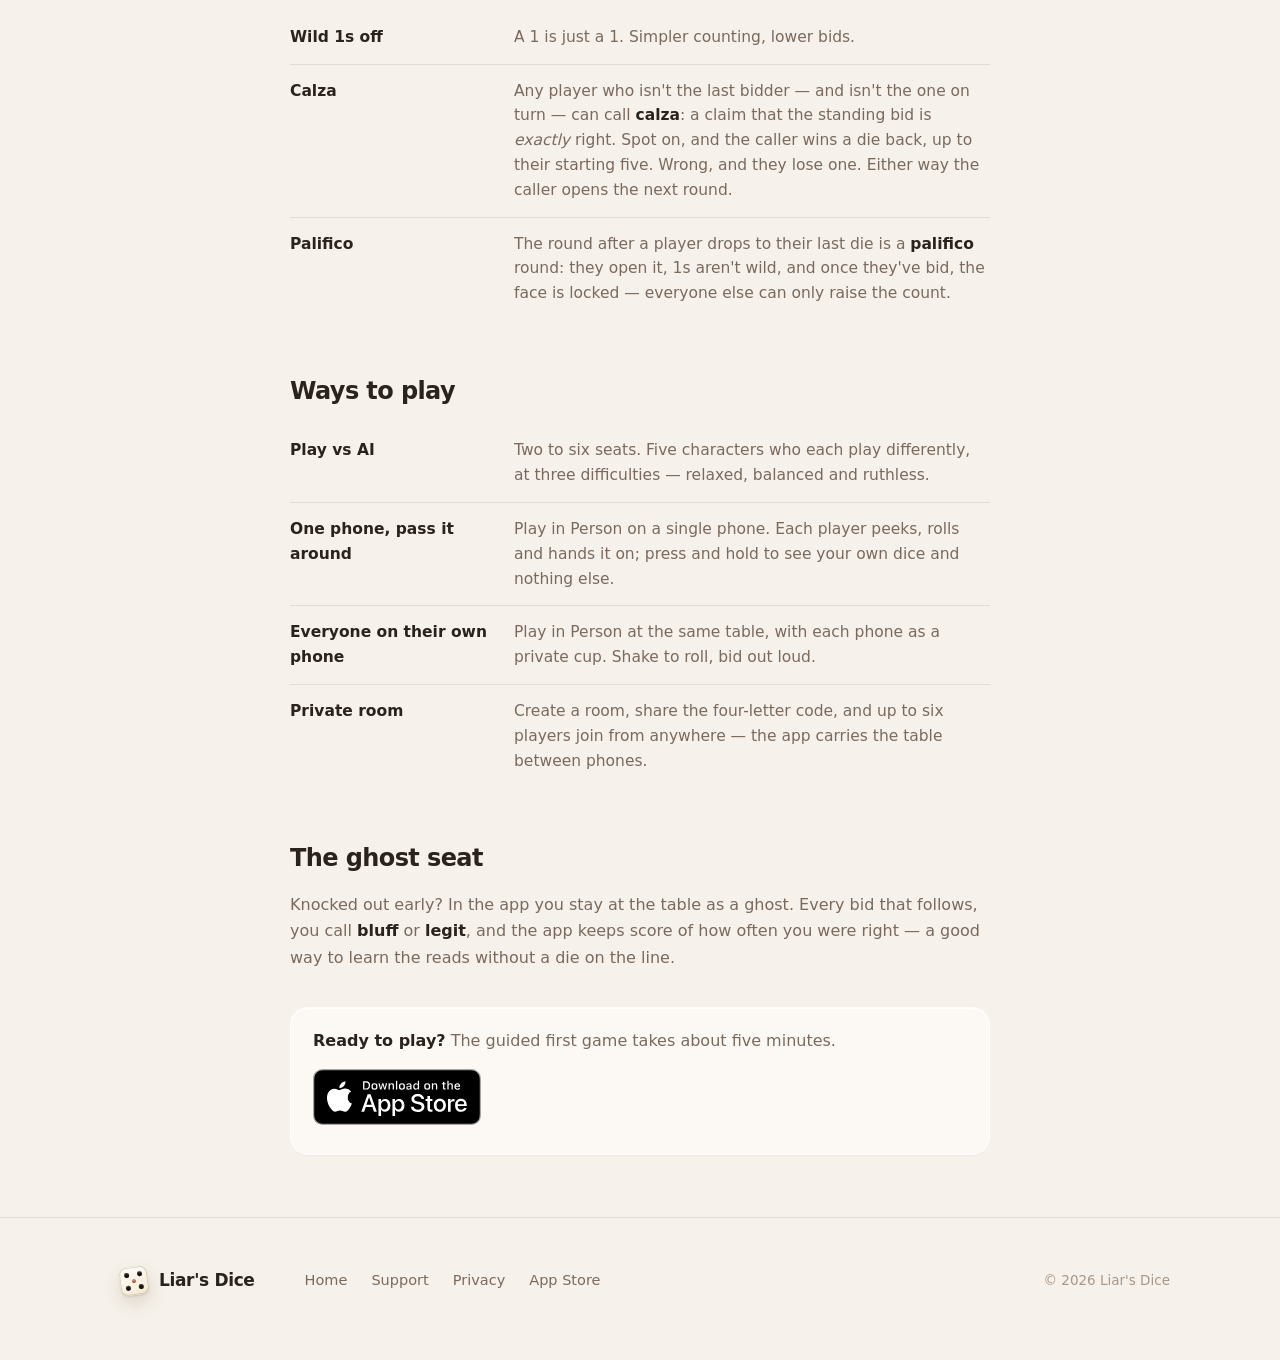
==== commit 7dbc9905: "SEO and AI discoverability: keyword h1, structured data, robots, llms.txt, docs - Landing h1 now rea" ====
--- a/how-to-play/index.html
+++ b/how-to-play/index.html
@@ -6,6 +6,7 @@
 <title>How to play Liar's Dice — the rules</title>
 <meta name="description" content="The rules of Liar's Dice: rolling, bidding, wild 1s, calling liar, the reveal, losing dice, and the optional calza and palifico rules the app supports. With a worked example round.">
 <link rel="canonical" href="https://codyni123.github.io/liars-dice-site/how-to-play/">
+<meta name="robots" content="index, follow, max-image-preview:large, max-snippet:-1, max-video-preview:-1">
 <meta name="apple-itunes-app" content="app-id=6767948698">
 <meta name="theme-color" content="#f6f1ea">
 <link rel="icon" href="../favicon.svg" type="image/svg+xml">
@@ -31,6 +32,9 @@
   "publisher": { "@type": "Organization", "name": "Liar's Dice" }
 }
 </script>
+<script type="application/ld+json">
+{"@context": "https://schema.org", "@type": "BreadcrumbList", "itemListElement": [{"@type": "ListItem", "position": 1, "name": "Liar's Dice", "item": "https://codyni123.github.io/liars-dice-site/"}, {"@type": "ListItem", "position": 2, "name": "How to play", "item": "https://codyni123.github.io/liars-dice-site/how-to-play/"}]}
+</script>
 </head>
 <body>
 
@@ -67,6 +71,8 @@
     table then takes turns making claims about <strong>all the dice combined</strong> — "there are at
     least three 4s out there" — and each claim has to be bolder than the last. Sooner or later someone
     says <strong>liar</strong>, the cups lift, and the dice settle the argument.</p>
+    <p>The game is also known as <strong>Dudo</strong> or Cachito in Peru and Chile, where it comes from,
+    and it's the dice game played in pirate films and westerns. The app plays the classic ruleset below.</p>
     <p>Two to six players. Five dice and a cup each; in the app, your phone is the cup. Up to thirty dice
     start in play, and the number only ever goes down.</p>
 
--- a/style.css
+++ b/style.css
@@ -238,8 +238,9 @@
   gap: clamp(28px, 5vw, 72px);
   align-items: center;
 }
-.hero-copy .eyebrow { margin-bottom: 22px; }
-.hero h1 {
+.hero-copy .eyebrow { margin-bottom: 22px; max-width: 520px; }
+@media (max-width: 860px) { .hero-copy .eyebrow { margin-left: auto; margin-right: auto; } }
+.hero .statement {
   margin: 0 0 22px;
   font-family: var(--font-display);
   font-size: clamp(38px, 10.5vw, 66px);
@@ -248,9 +249,9 @@
   letter-spacing: -0.035em;
 }
 @media (min-width: 861px) {
-  .hero h1 { font-size: clamp(36px, 4.8vw, 66px); }
-}
-.hero h1 .accent { color: var(--accent); }
+  .hero .statement { font-size: clamp(36px, 4.8vw, 66px); }
+}
+.hero .statement .accent { color: var(--accent); }
 .hero .tagline {
   margin: 0 0 34px; max-width: 460px;
   font-size: clamp(17px, 2vw, 19px); line-height: 1.55; color: var(--ink-2);
